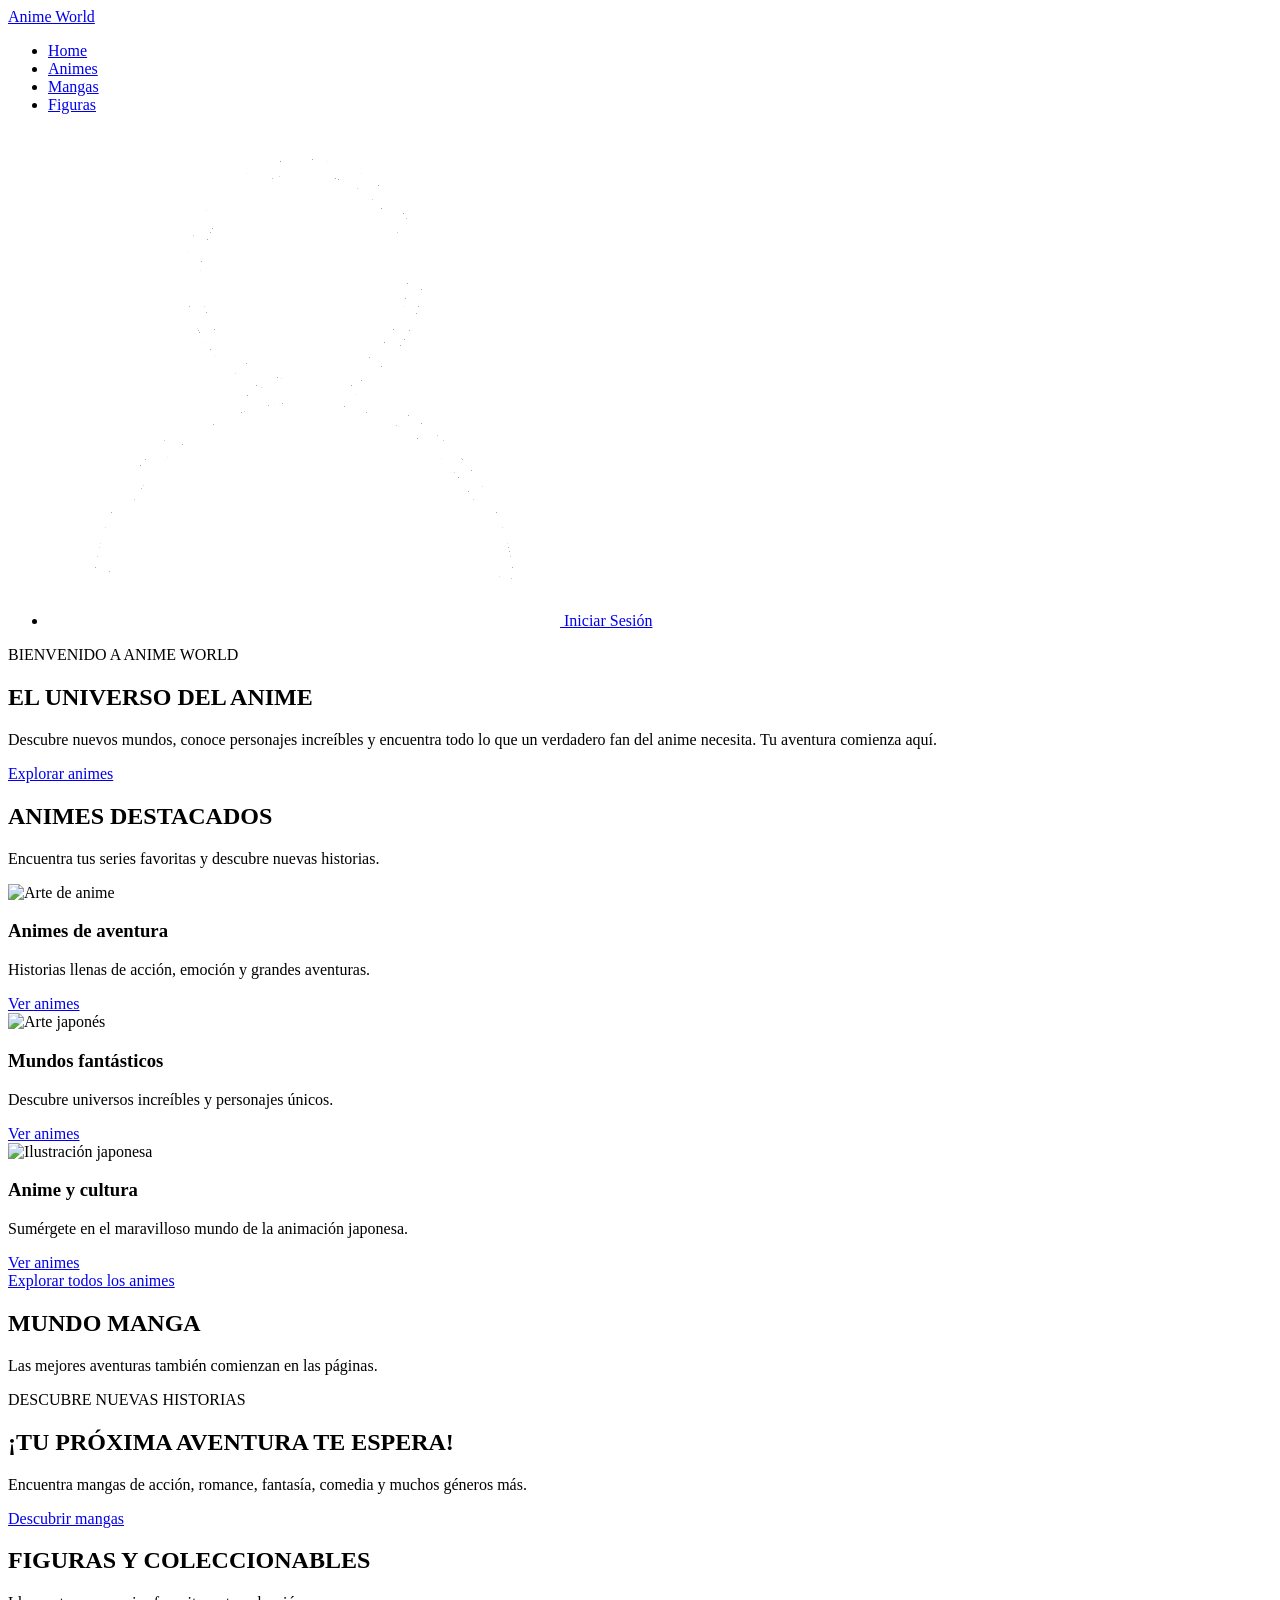
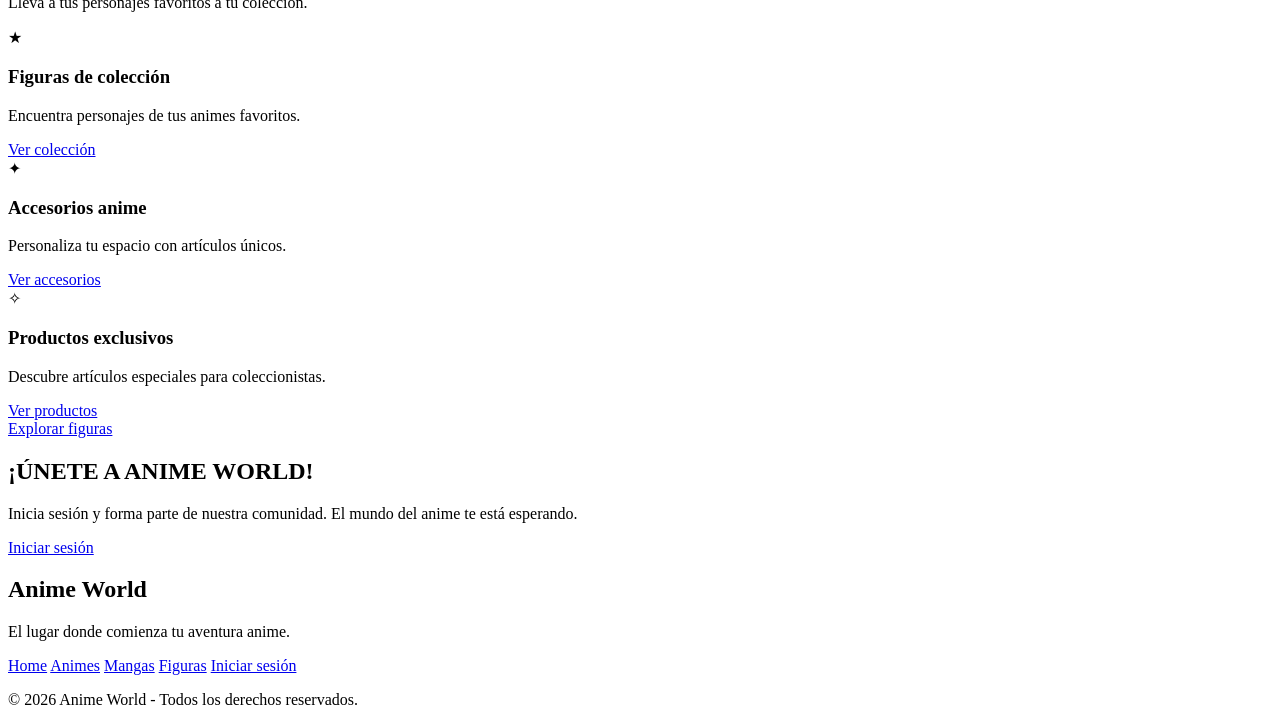
==== index.html @ e7a27e99 "hi" ====
<!DOCTYPE html>
<html lang="es">
<head>
    <meta charset="UTF-8">
    <meta name="viewport" content="width=device-width, initial-scale=1.0">
    <title>Anime World | Inicio</title>
    <link rel="stylesheet" href="css/estilos.css">
</head>
<body>
    <header class="header">
        <div class="contenedor contenido-header">
            <a href="index.html" class="logo">Anime World</a>
            <nav aria-label="Navegación principal">
                <ul class="nav-lista">
                    <li><a href="index.html" class="activo">Home</a></li>
                    <li><a href="#animes">Animes</a></li>
                    <li><a href="#mangas">Mangas</a></li>
                    <li><a href="figuras.html">Figuras</a></li>
                    <li>
                        <a href="inicio-sesion.html" class="btn-sesion">
                            <img src="img-inicio-sesion/profile_user.png" alt="Icono de usuario" id="img-inicio-sesion">
                            <span>Iniciar Sesión</span>
                        </a>
                    </li>
                </ul>
            </nav>
        </div>
    </header>

    <main>
        <section class="portada">
            <div class="portada-contenido">
                <span class="etiqueta">BIENVENIDO A ANIME WORLD</span>
                <h1>EL UNIVERSO DEL <span>ANIME</span></h1>
                <p>
                    Descubre nuevos mundos, conoce personajes increíbles
                    y encuentra todo lo que un verdadero fan del anime necesita.
                    Tu aventura comienza aquí.
                </p>
                <a href="#animes" class="btn-explorar">Explorar animes</a>
            </div>
        </section>

        <section id="animes" class="seccion">
            <div class="titulo-seccion">
                <h2>ANIMES DESTACADOS</h2>
                <p>Encuentra tus series favoritas y descubre nuevas historias.</p>
            </div>

            <div class="contenedor-tarjetas">
                <article class="tarjeta">
                    <img src="https://images.unsplash.com/photo-1578632767115-351597cf2477?w=600" alt="Arte de anime">
                    <div class="tarjeta-info">
                        <h3>Animes de aventura</h3>
                        <p>Historias llenas de acción, emoción y grandes aventuras.</p>
                        <a href="#animes">Ver animes</a>
                    </div>
                </article>

                <article class="tarjeta">
                    <img src="https://images.unsplash.com/photo-1614583225154-5fcdda07019e?w=600" alt="Arte japonés">
                    <div class="tarjeta-info">
                        <h3>Mundos fantásticos</h3>
                        <p>Descubre universos increíbles y personajes únicos.</p>
                        <a href="#animes">Ver animes</a>
                    </div>
                </article>

                <article class="tarjeta">
                    <img src="https://images.unsplash.com/photo-1601850494422-3cf14624b0b3?w=600" alt="Ilustración japonesa">
                    <div class="tarjeta-info">
                        <h3>Anime y cultura</h3>
                        <p>Sumérgete en el maravilloso mundo de la animación japonesa.</p>
                        <a href="#animes">Ver animes</a>
                    </div>
                </article>
            </div>

            <div class="centrar-boton">
                <a href="#animes" class="btn-explorar">Explorar todos los animes</a>
            </div>
        </section>

        <section id="mangas" class="seccion seccion-alternativa">
            <div class="titulo-seccion">
                <h2>MUNDO MANGA</h2>
                <p>Las mejores aventuras también comienzan en las páginas.</p>
            </div>

            <div class="banner-manga">
                <div class="banner-contenido">
                    <span class="etiqueta">DESCUBRE NUEVAS HISTORIAS</span>
                    <h2>¡TU PRÓXIMA AVENTURA TE ESPERA!</h2>
                    <p>
                        Encuentra mangas de acción, romance, fantasía,
                        comedia y muchos géneros más.
                    </p>
                    <a href="#mangas" class="btn-explorar">Descubrir mangas</a>
                </div>
            </div>
        </section>

        <section class="seccion">
            <div class="titulo-seccion">
                <h2>FIGURAS Y COLECCIONABLES</h2>
                <p>Lleva a tus personajes favoritos a tu colección.</p>
            </div>

            <div class="figuras-contenido">
                <article class="figura">
                    <div class="figura-icono">★</div>
                    <h3>Figuras de colección</h3>
                    <p>Encuentra personajes de tus animes favoritos.</p>
                    <a href="figuras.html">Ver colección</a>
                </article>

                <article class="figura">
                    <div class="figura-icono">✦</div>
                    <h3>Accesorios anime</h3>
                    <p>Personaliza tu espacio con artículos únicos.</p>
                    <a href="figuras.html">Ver accesorios</a>
                </article>

                <article class="figura">
                    <div class="figura-icono">✧</div>
                    <h3>Productos exclusivos</h3>
                    <p>Descubre artículos especiales para coleccionistas.</p>
                    <a href="figuras.html">Ver productos</a>
                </article>
            </div>

            <div class="centrar-boton">
                <a href="figuras.html" class="btn-explorar">Explorar figuras</a>
            </div>
        </section>

        <section class="invitacion">
            <h2>¡ÚNETE A ANIME WORLD!</h2>
            <p>
                Inicia sesión y forma parte de nuestra comunidad.
                El mundo del anime te está esperando.
            </p>
            <a href="inicio-sesion.html" class="btn-explorar">Iniciar sesión</a>
        </section>
    </main>

    <footer class="footer">
        <h2>Anime World</h2>
        <p>El lugar donde comienza tu aventura anime.</p>
        <div class="footer-enlaces">
            <a href="index.html">Home</a>
            <a href="#animes">Animes</a>
            <a href="#mangas">Mangas</a>
            <a href="figuras.html">Figuras</a>
            <a href="inicio-sesion.html">Iniciar sesión</a>
        </div>
        <p class="copyright">© 2026 Anime World - Todos los derechos reservados.</p>
    </footer>
</body>
</html>
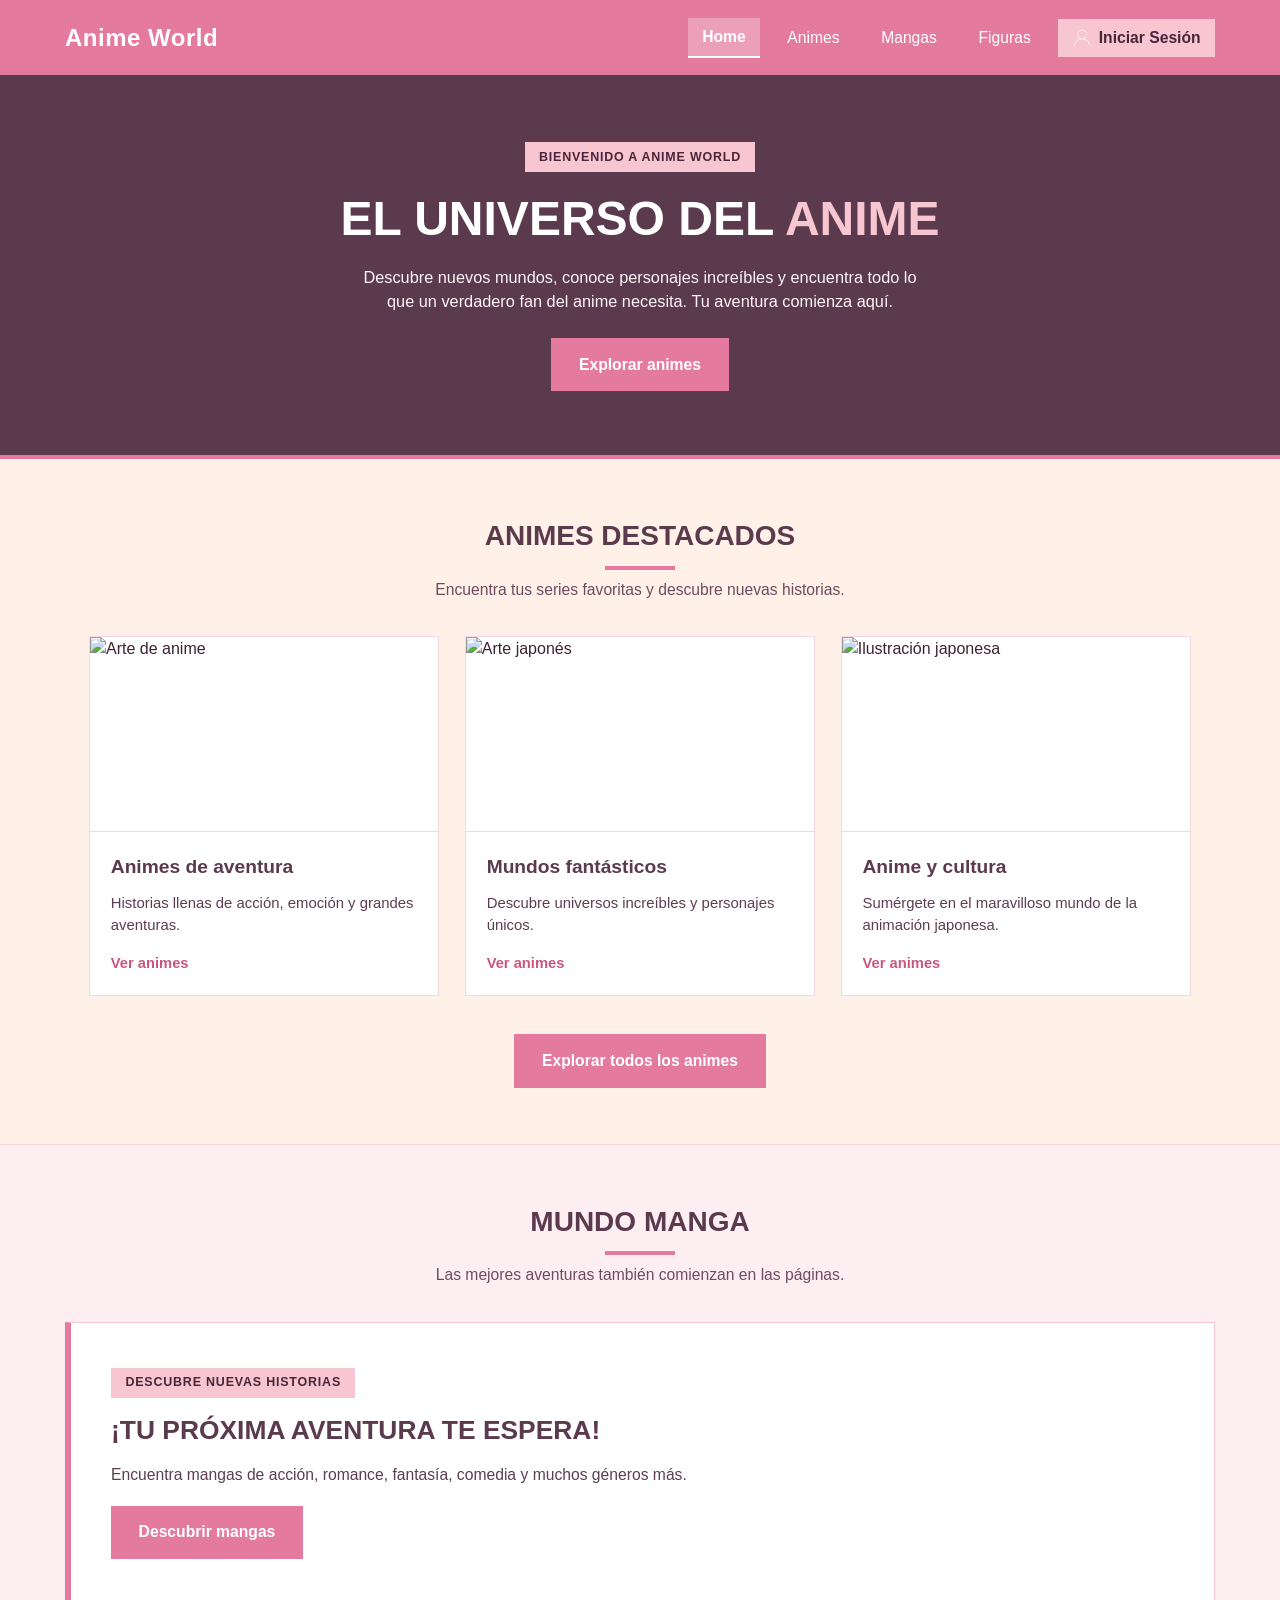
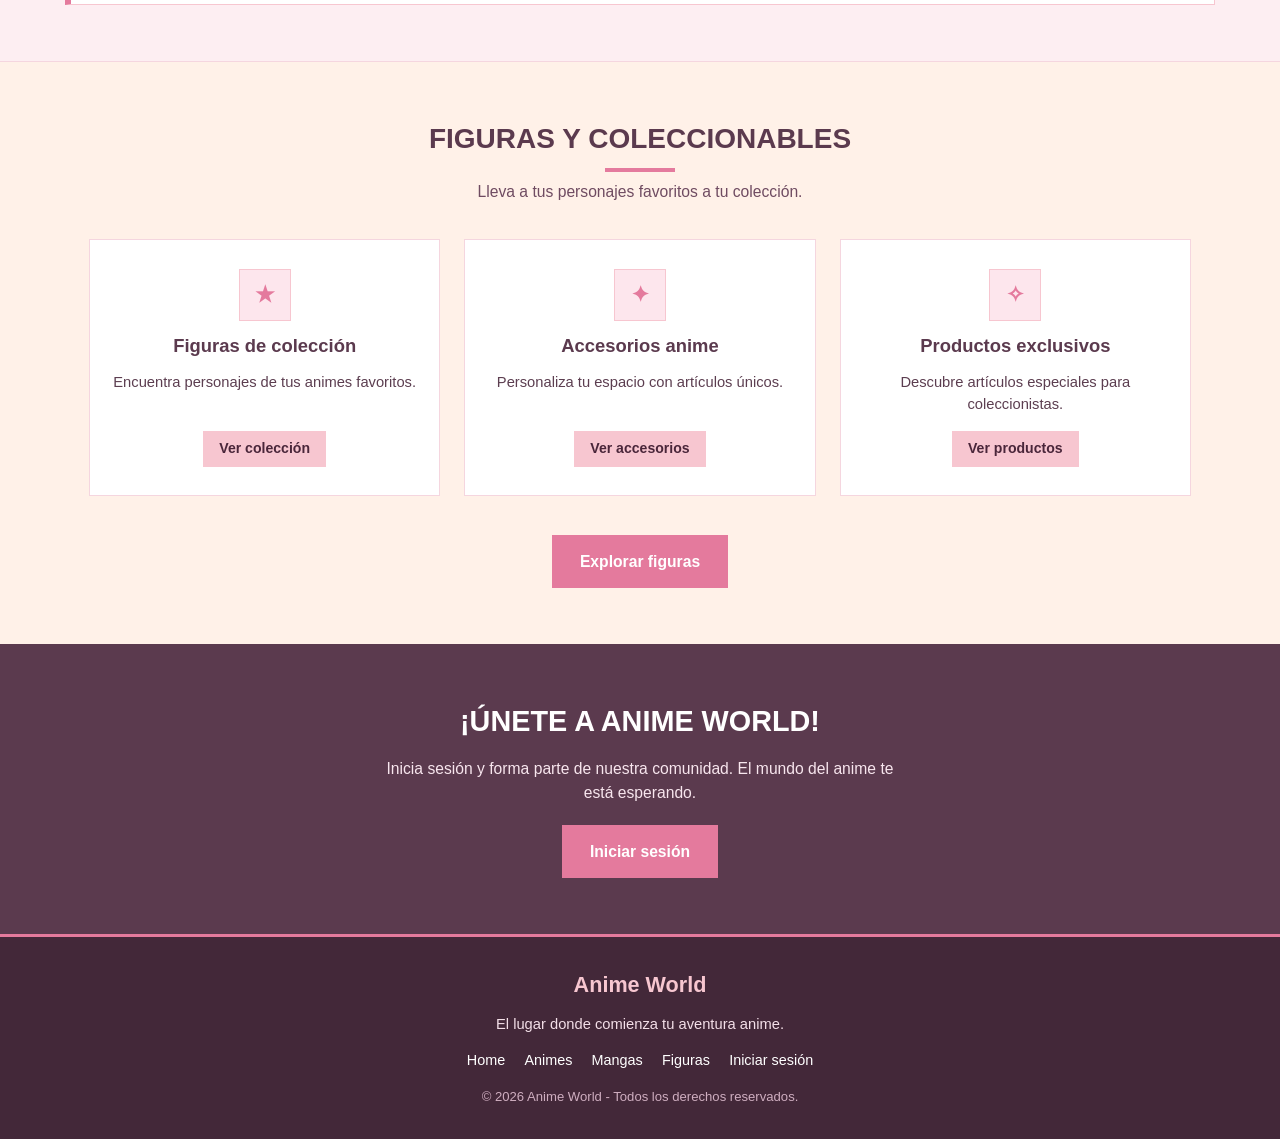
==== commit 23c6d31a: "se conecta el css" ====
--- a/index.html
+++ b/index.html
@@ -4,7 +4,7 @@
     <meta charset="UTF-8">
     <meta name="viewport" content="width=device-width, initial-scale=1.0">
     <title>Anime World | Inicio</title>
-    <link rel="stylesheet" href="css/estilos.css">
+    <link rel="stylesheet" href="estilos.css">
 </head>
 <body>
     <header class="header">
--- a/estilos.css
+++ b/estilos.css
@@ -0,0 +1,751 @@
+* {
+    margin: 0;
+    padding: 0;
+    box-sizing: border-box;
+}
+
+html {
+    scroll-behavior: smooth;
+}
+
+body {
+    background-color: #fff1e8;
+    color: #3b2332;
+    font-family: Arial, Helvetica, sans-serif;
+    line-height: 1.5;
+    min-height: 100vh;
+    display: flex;
+    flex-direction: column;
+}
+
+a {
+    color: inherit;
+    text-decoration: none;
+}
+
+ul {
+    list-style: none;
+}
+
+img {
+    display: block;
+    max-width: 100%;
+}
+
+.contenedor {
+    width: 90%;
+    max-width: 1150px;
+    margin: 0 auto;
+}
+
+/*----- HEADER COMPARTIDO -----*/
+.header {
+    background-color: #e47a9d;
+    color: #ffffff;
+    padding: 1.1rem 0;
+    border-bottom: 3px solid #5b3a4e;
+}
+
+.contenido-header {
+    display: flex;
+    flex-direction: column;
+    align-items: center;
+    gap: 0.9rem;
+}
+
+.logo {
+    font-size: 1.5rem;
+    font-weight: 700;
+    letter-spacing: 0.5px;
+}
+
+.nav-lista {
+    display: flex;
+    flex-wrap: wrap;
+    justify-content: center;
+    align-items: center;
+    gap: 0.5rem 0.8rem;
+}
+
+.nav-lista a {
+    display: inline-flex;
+    align-items: center;
+    gap: 0.4rem;
+    padding: 0.45rem 0.9rem;
+    font-size: 0.98rem;
+    transition: background-color 200ms ease;
+}
+
+.nav-lista a:hover {
+    background-color: rgba(255, 255, 255, 0.2);
+}
+
+.nav-lista a.activo {
+    background-color: rgba(255, 255, 255, 0.28);
+    font-weight: 700;
+    border-bottom: 2px solid #ffffff;
+}
+
+.btn-sesion {
+    background-color: #f7c6d0;
+    color: #4a263a;
+    font-weight: 700;
+}
+
+.btn-sesion:hover {
+    background-color: #f2b0be;
+}
+
+#img-inicio-sesion {
+    width: 20px;
+    height: 20px;
+    object-fit: contain;
+}
+
+/*----- MAIN -----*/
+main,
+.main {
+    flex: 1;
+}
+
+/*----- PORTADA (INICIO) -----*/
+.portada {
+    background-color: #5b3a4e;
+    color: #ffffff;
+    padding: 4rem 1.5rem;
+    text-align: center;
+    border-bottom: 4px solid #e47a9d;
+}
+
+.portada-contenido {
+    max-width: 720px;
+    margin: 0 auto;
+    display: flex;
+    flex-direction: column;
+    align-items: center;
+    gap: 1.1rem;
+}
+
+.etiqueta {
+    display: inline-block;
+    background-color: #f7c6d0;
+    color: #4a263a;
+    font-size: 0.78rem;
+    font-weight: 700;
+    letter-spacing: 0.8px;
+    padding: 0.35rem 0.9rem;
+}
+
+.portada h1 {
+    font-size: 2.3rem;
+    line-height: 1.2;
+}
+
+.portada h1 span {
+    color: #f7c6d0;
+}
+
+.portada p {
+    font-size: 1.02rem;
+    color: #fff5f8;
+    max-width: 580px;
+}
+
+.btn-explorar {
+    display: inline-flex;
+    align-items: center;
+    justify-content: center;
+    margin-top: 0.4rem;
+    padding: 0.8rem 1.6rem;
+    background-color: #e47a9d;
+    color: #ffffff;
+    font-weight: 700;
+    font-size: 0.98rem;
+    border: 2px solid #e47a9d;
+    transition: background-color 200ms ease;
+}
+
+.btn-explorar:hover {
+    background-color: #d16085;
+    border-color: #d16085;
+}
+
+/*----- SECCIONES (INICIO) -----*/
+.seccion {
+    padding: 3.5rem 1.5rem;
+    max-width: 1150px;
+    margin: 0 auto;
+}
+
+.seccion-alternativa {
+    max-width: 100%;
+    background-color: #fdeef2;
+    border-top: 1px solid #f5d6df;
+    border-bottom: 1px solid #f5d6df;
+}
+
+.seccion-alternativa .titulo-seccion,
+.seccion-alternativa .banner-manga {
+    max-width: 1150px;
+    margin-left: auto;
+    margin-right: auto;
+}
+
+.titulo-seccion {
+    text-align: center;
+    margin-bottom: 2.2rem;
+}
+
+.titulo-seccion h2,
+.titulo-inventario {
+    font-size: 1.75rem;
+    color: #5b3a4e;
+    margin-bottom: 0.5rem;
+    text-align: center;
+}
+
+.titulo-seccion h2::after,
+.titulo-inventario::after {
+    content: "";
+    display: block;
+    width: 70px;
+    height: 4px;
+    background-color: #e47a9d;
+    margin: 0.55rem auto 0;
+}
+
+.titulo-seccion p {
+    color: #6f4b61;
+    font-size: 0.98rem;
+}
+
+.centrar-boton {
+    text-align: center;
+    margin-top: 2rem;
+}
+
+/*----- TARJETAS DE ANIMES -----*/
+.contenedor-tarjetas {
+    display: grid;
+    grid-template-columns: repeat(auto-fit, minmax(270px, 1fr));
+    gap: 1.6rem;
+}
+
+.tarjeta {
+    background-color: #ffffff;
+    border: 1.5px solid #f5d6df;
+    display: flex;
+    flex-direction: column;
+}
+
+.tarjeta img {
+    width: 100%;
+    height: 195px;
+    object-fit: cover;
+    border-bottom: 1.5px solid #f5d6df;
+}
+
+.tarjeta-info {
+    padding: 1.3rem;
+    display: flex;
+    flex-direction: column;
+    flex: 1;
+    gap: 0.6rem;
+}
+
+.tarjeta-info h3 {
+    color: #5b3a4e;
+    font-size: 1.2rem;
+}
+
+.tarjeta-info p {
+    color: #5c3e50;
+    font-size: 0.93rem;
+    flex: 1;
+}
+
+.tarjeta-info a {
+    align-self: flex-start;
+    margin-top: 0.4rem;
+    color: #c9577d;
+    font-weight: 700;
+    font-size: 0.92rem;
+}
+
+.tarjeta-info a:hover {
+    text-decoration: underline;
+    color: #5b3a4e;
+}
+
+/*----- BANNER MANGA -----*/
+.banner-manga {
+    background-color: #ffffff;
+    border: 1.5px solid #f7c6d0;
+    border-left: 6px solid #e47a9d;
+    padding: 2.2rem 1.8rem;
+}
+
+.banner-contenido {
+    max-width: 640px;
+    display: flex;
+    flex-direction: column;
+    align-items: flex-start;
+    gap: 0.8rem;
+}
+
+.banner-contenido h2 {
+    color: #5b3a4e;
+    font-size: 1.65rem;
+}
+
+.banner-contenido p {
+    color: #5c3e50;
+    font-size: 0.98rem;
+}
+
+/*----- FIGURAS Y COLECCIONABLES (INICIO) -----*/
+.figuras-contenido {
+    display: grid;
+    grid-template-columns: repeat(auto-fit, minmax(250px, 1fr));
+    gap: 1.5rem;
+}
+
+.figura {
+    background-color: #ffffff;
+    border: 1.5px solid #f5d6df;
+    padding: 1.8rem 1.4rem;
+    text-align: center;
+    display: flex;
+    flex-direction: column;
+    align-items: center;
+    gap: 0.7rem;
+}
+
+.figura-icono {
+    width: 52px;
+    height: 52px;
+    background-color: #fde6ed;
+    color: #e47a9d;
+    border: 1.5px solid #f7c6d0;
+    font-size: 1.4rem;
+    font-weight: 700;
+    display: flex;
+    align-items: center;
+    justify-content: center;
+}
+
+.figura h3 {
+    color: #5b3a4e;
+    font-size: 1.15rem;
+}
+
+.figura p {
+    color: #5c3e50;
+    font-size: 0.92rem;
+    flex: 1;
+}
+
+.figura a {
+    margin-top: 0.3rem;
+    padding: 0.45rem 1rem;
+    background-color: #f7c6d0;
+    color: #4a263a;
+    font-weight: 700;
+    font-size: 0.88rem;
+}
+
+.figura a:hover {
+    background-color: #e47a9d;
+    color: #ffffff;
+}
+
+/*----- INVITACIÓN -----*/
+.invitacion {
+    background-color: #5b3a4e;
+    color: #ffffff;
+    text-align: center;
+    padding: 3.5rem 1.5rem;
+    display: flex;
+    flex-direction: column;
+    align-items: center;
+    gap: 0.9rem;
+}
+
+.invitacion h2 {
+    font-size: 1.8rem;
+}
+
+.invitacion p {
+    max-width: 520px;
+    color: #f8e6ee;
+    font-size: 0.98rem;
+}
+
+/*----- INVENTARIO DE FIGURITAS (figuras.html) -----*/
+.contenedor-inventario {
+    padding: 2.5rem 1rem;
+}
+
+.titulo-inventario {
+    margin-bottom: 1.8rem;
+}
+
+table {
+    width: 100%;
+    max-width: 1150px;
+    margin: 0 auto 1.8rem auto;
+    border-collapse: collapse;
+    background-color: #ffffff;
+    border: 1.5px solid #f5d6df;
+    table-layout: fixed;
+}
+
+th:nth-child(1), td:nth-child(1) { width: 17%; }
+th:nth-child(2), td:nth-child(2) { width: 14%; }
+th:nth-child(3), td:nth-child(3) { width: 9%;  }
+th:nth-child(4), td:nth-child(4) { width: 11%; }
+th:nth-child(5), td:nth-child(5) { width: 13%; }
+th:nth-child(6), td:nth-child(6) { width: 7%;  }
+th:nth-child(7), td:nth-child(7) { width: 11%; }
+th:nth-child(8), td:nth-child(8) { width: 18%; }
+
+thead {
+    background-color: #e47a9d;
+    color: #ffffff;
+}
+
+th {
+    padding: 0.95rem 0.65rem;
+    font-size: 0.85rem;
+    font-weight: 700;
+    text-transform: uppercase;
+    letter-spacing: 0.4px;
+    text-align: left;
+}
+
+td {
+    padding: 0.8rem 0.65rem;
+    font-size: 0.92rem;
+    color: #3b2332;
+    border-bottom: 1px solid #f7e4ea;
+    vertical-align: middle;
+}
+
+th:nth-child(3), td:nth-child(3),
+th:nth-child(5), td:nth-child(5),
+th:nth-child(8), td:nth-child(8) {
+    text-align: center;
+}
+
+th:nth-child(4), td:nth-child(4),
+th:nth-child(6), td:nth-child(6),
+th:nth-child(7), td:nth-child(7) {
+    text-align: right;
+}
+
+#cuerpo-tabla tr.en-stock:hover {
+    background-color: #fff6f8;
+}
+
+#cuerpo-tabla tr.bajo-stock {
+    background-color: #fff5e6;
+}
+
+#cuerpo-tabla tr.bajo-stock td:first-child {
+    border-left: 4px solid #e67e22;
+}
+
+#cuerpo-tabla tr.agotado {
+    background-color: #fff0f4;
+}
+
+#cuerpo-tabla tr.agotado td:first-child {
+    border-left: 4px solid #dc3545;
+}
+
+#cuerpo-tabla tr.destacado td:nth-child(7) {
+    color: #b53b65;
+    font-weight: 700;
+}
+
+td:nth-child(8) {
+    white-space: nowrap;
+    font-size: 0.82rem;
+    font-weight: 700;
+}
+
+tr.en-stock td:nth-child(8) {
+    color: #236b45;
+}
+
+tr.bajo-stock td:nth-child(8) {
+    color: #a85300;
+}
+
+.etiquta {
+    display: inline-block;
+    max-width: 100%;
+    padding: 0.25rem 0.55rem;
+    background-color: #fde6ed;
+    color: #6b344b;
+    border: 1px solid #f7c6d0;
+    font-size: 0.8rem;
+    font-weight: 600;
+    white-space: nowrap;
+    overflow: hidden;
+    text-overflow: ellipsis;
+}
+
+#cuerpo-tabla img {
+    display: block;
+    margin: 0 auto;
+    width: 56px;
+    height: 56px;
+    object-fit: cover;
+    border: 2px solid #f7c6d0;
+    background-color: #fff1e8;
+}
+
+td:nth-child(5) {
+    white-space: nowrap;
+}
+
+.btn {
+    width: 28px;
+    height: 28px;
+    border: 1px solid transparent;
+    font-family: inherit;
+    font-size: 1rem;
+    font-weight: 700;
+    line-height: 1;
+    cursor: pointer;
+    display: inline-flex;
+    align-items: center;
+    justify-content: center;
+    transition: background-color 180ms ease;
+}
+
+.btn-mas {
+    background-color: #e47a9d;
+    color: #ffffff;
+}
+
+.btn-mas:hover {
+    background-color: #d16085;
+}
+
+.btn-menos {
+    background-color: #f7c6d0;
+    color: #4a263a;
+    border-color: #ebb2bf;
+}
+
+.btn-menos:hover:not(:disabled) {
+    background-color: #eeb0be;
+}
+
+.btn:disabled {
+    opacity: 0.4;
+    cursor: not-allowed;
+}
+
+.numero {
+    display: inline-block;
+    min-width: 26px;
+    text-align: center;
+    font-weight: 700;
+    font-size: 0.95rem;
+    color: #3b2332;
+    margin: 0 0.25rem;
+}
+
+#resumen {
+    width: 100%;
+    max-width: 1150px;
+    margin: 0 auto;
+    background-color: #ffffff;
+    border: 1.5px solid #f7c6d0;
+    border-left: 6px solid #e47a9d;
+    padding: 1.25rem 1.5rem;
+    display: grid;
+    grid-template-columns: repeat(auto-fit, minmax(210px, 1fr));
+    gap: 0.8rem 1.2rem;
+}
+
+#resumen p {
+    background-color: #fff8fa;
+    border: 1px solid #f7e1e8;
+    padding: 0.65rem 0.9rem;
+    font-size: 0.92rem;
+    color: #4a2c3e;
+}
+
+#resumen p:last-child {
+    grid-column: 1 / -1;
+    background-color: #fdebf1;
+    border-color: #f3c6d4;
+    font-weight: 700;
+    color: #5b3a4e;
+}
+
+/*----- FORMULARIO DE INICIO DE SESIÓN (inicio-sesion.html) -----*/
+.main-login {
+    padding: 3rem 1rem;
+    display: flex;
+    align-items: center;
+    justify-content: center;
+}
+
+.form-sesion {
+    width: 100%;
+    max-width: 420px;
+    background-color: #ffffff;
+    padding: 2rem;
+    border: 1.5px solid #f5d6df;
+    border-top: 5px solid #e47a9d;
+}
+
+.form-sesion h1 {
+    font-size: 1.5rem;
+    text-align: center;
+    color: #5b3a4e;
+    margin-bottom: 0.5rem;
+}
+
+.subtitulo-form {
+    font-size: 0.92rem;
+    text-align: center;
+    color: #7a586c;
+    margin-bottom: 1.5rem;
+}
+
+.campo {
+    display: flex;
+    flex-direction: column;
+    margin-bottom: 1.1rem;
+}
+
+.campo label {
+    font-size: 0.9rem;
+    font-weight: 600;
+    color: #5b3a4e;
+    margin-bottom: 0.4rem;
+}
+
+.campo input {
+    padding: 0.75rem 0.9rem;
+    border: 1.5px solid #e3c4d0;
+    font-size: 0.95rem;
+    color: #3b2332;
+    background-color: #fffaf7;
+}
+
+.campo input:focus {
+    outline: 2px solid #e47a9d;
+    border-color: #e47a9d;
+}
+
+.btn-submit {
+    width: 100%;
+    padding: 0.85rem;
+    margin-top: 0.4rem;
+    border: none;
+    background-color: #e47a9d;
+    color: #ffffff;
+    font-size: 1rem;
+    font-weight: 700;
+    cursor: pointer;
+    transition: background-color 200ms ease;
+}
+
+.btn-submit:hover {
+    background-color: #d46388;
+}
+
+.mensaje-estado {
+    margin-top: 0.9rem;
+    font-size: 0.88rem;
+    text-align: center;
+    min-height: 1.2rem;
+}
+
+.mensaje-estado.error {
+    color: #b8294c;
+    font-weight: 600;
+}
+
+.mensaje-estado.exito {
+    color: #2c7a52;
+    font-weight: 600;
+}
+
+/*----- FOOTER COMPARTIDO -----*/
+.footer {
+    background-color: #432839;
+    color: #ffffff;
+    text-align: center;
+    padding: 2rem 1.5rem;
+    display: flex;
+    flex-direction: column;
+    align-items: center;
+    gap: 0.7rem;
+    border-top: 3px solid #e47a9d;
+}
+
+.footer h2 {
+    font-size: 1.35rem;
+    color: #f7c6d0;
+}
+
+.footer p {
+    font-size: 0.92rem;
+    color: #f3dfe8;
+}
+
+.footer-enlaces {
+    display: flex;
+    flex-wrap: wrap;
+    justify-content: center;
+    gap: 0.6rem 1.2rem;
+    margin: 0.25rem 0;
+}
+
+.footer-enlaces a {
+    font-size: 0.9rem;
+    color: #ffffff;
+}
+
+.footer-enlaces a:hover {
+    color: #f7c6d0;
+    text-decoration: underline;
+}
+
+.footer .copyright {
+    font-size: 0.82rem;
+    color: #cfaec0;
+}
+
+/*----- RESPONSIVE -----*/
+@media (min-width: 768px) {
+    .contenido-header {
+        flex-direction: row;
+        justify-content: space-between;
+    }
+
+    .portada h1 {
+        font-size: 3rem;
+    }
+
+    .banner-manga {
+        padding: 2.8rem 2.5rem;
+    }
+}
+
+@media (max-width: 900px) {
+    table {
+        display: block;
+        overflow-x: auto;
+        white-space: nowrap;
+        table-layout: auto;
+    }
+}
